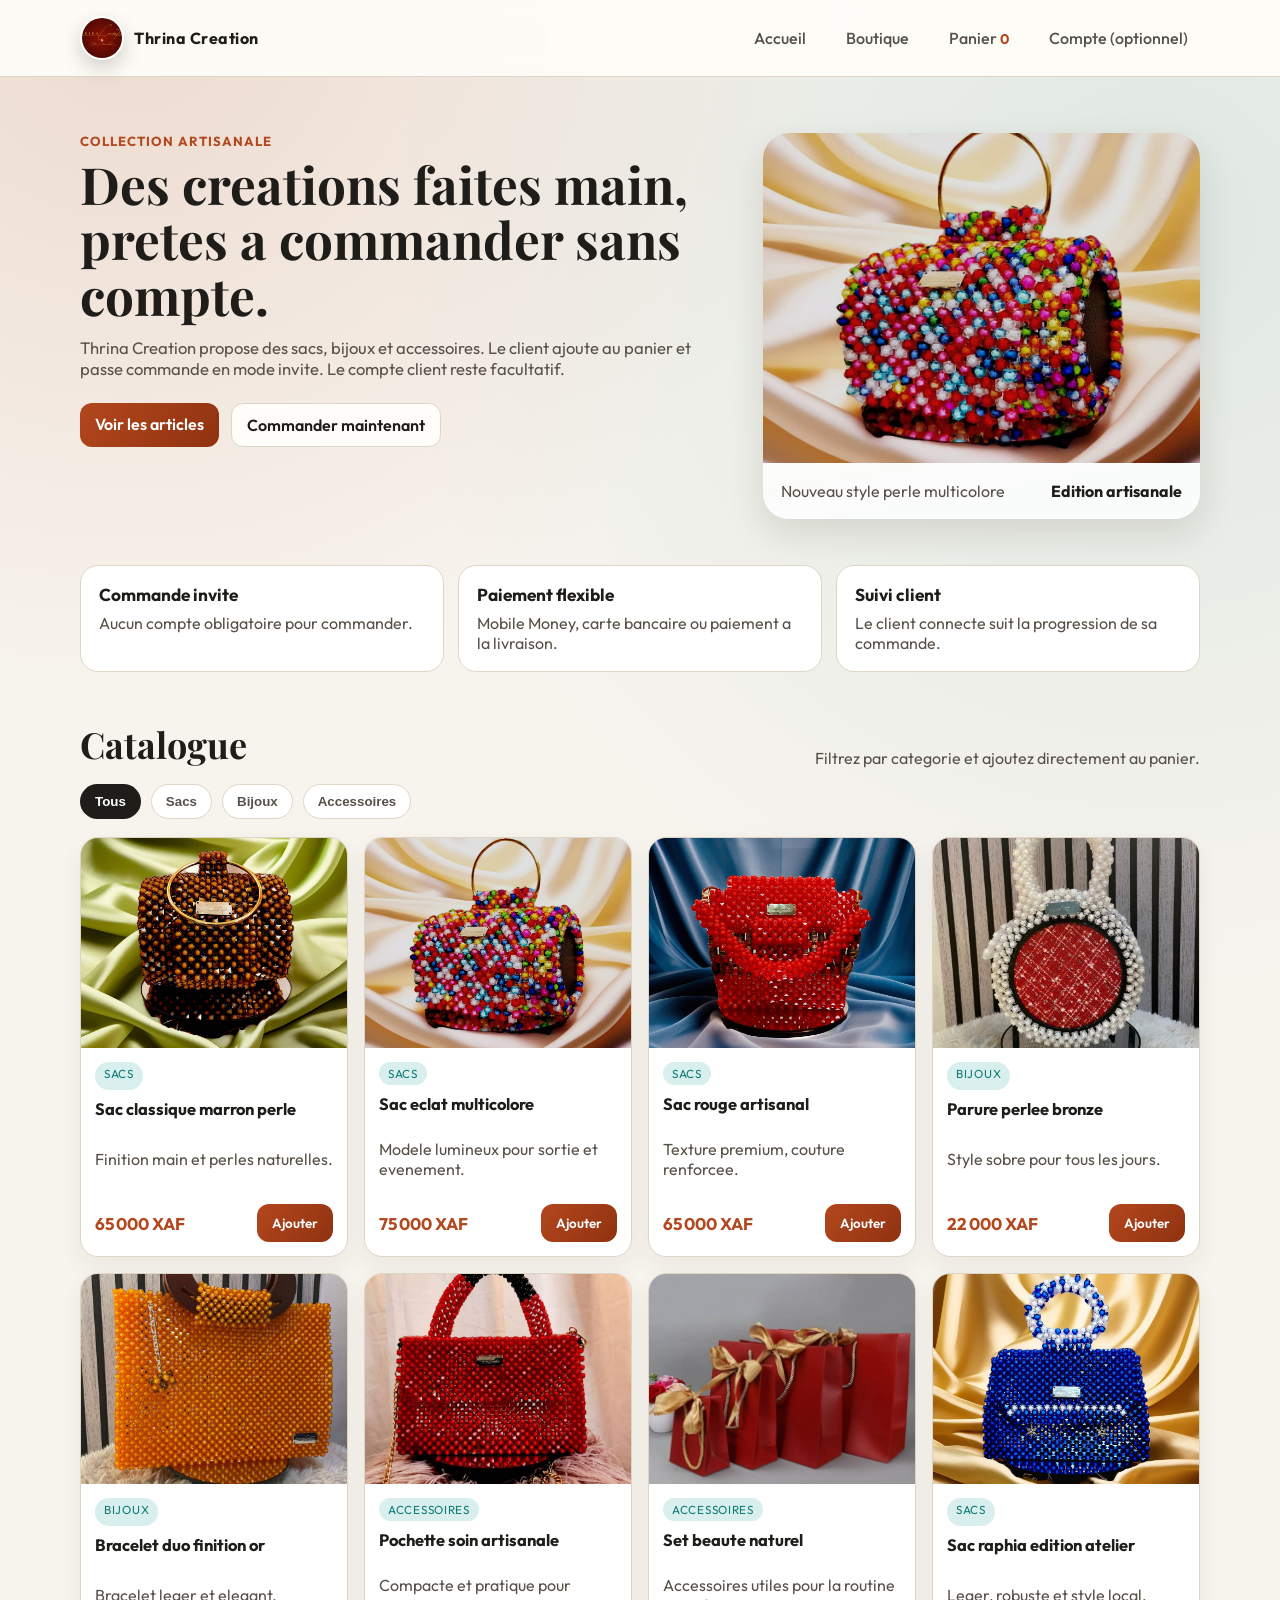
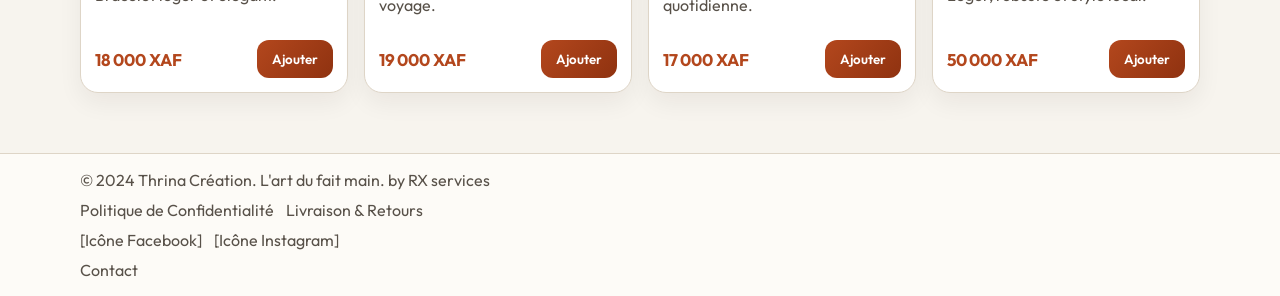
==== index.html @ 2309e311 "thrinacreation" ====
﻿<!DOCTYPE html>
<html lang="fr">
<head>
  <meta charset="UTF-8">
  <meta name="viewport" content="width=device-width, initial-scale=1.0">
  <title>Thrina Creation | Boutique artisanale</title>
  <meta name="description" content="Boutique artisanale simple pour sacs, bijoux et accessoires. Commande sans compte.">
  <link rel="preconnect" href="https://fonts.googleapis.com">
  <link rel="preconnect" href="https://fonts.gstatic.com" crossorigin>
  <link href="https://fonts.googleapis.com/css2?family=Outfit:wght@300;400;500;600;700&family=Playfair+Display:wght@500;600;700&display=swap" rel="stylesheet">
  <link rel="stylesheet" href="css/app.css">
</head>
<body>
  <header class="site-header">
    <div class="container header-wrap">
      <a class="brand" href="index.html">
        <img src="images/logo/logo1.jpg" alt="Logo Thrina Creation">
        <span>Thrina Creation</span>
      </a>

      <button class="menu-toggle" type="button" aria-label="Ouvrir le menu" data-menu-toggle>
        <span></span>
        <span></span>
        <span></span>
      </button>

      <nav class="site-nav" id="siteNav">
        <a href="index.html">Accueil</a>
        <a href="#catalogue">Boutique</a>
        <a href="panier.html">Panier <strong data-cart-count>0</strong></a>
        <a href="compte.html">Compte (optionnel)</a>
      </nav>
    </div>
  </header>

  <main>
    <section class="hero">
      <div class="container hero-grid">
        <div>
          <p class="eyebrow">Collection artisanale</p>
          <h1>Des creations faites main, pretes a commander sans compte.</h1>
          <p class="hero-copy">
            Thrina Creation propose des sacs, bijoux et accessoires. Le client ajoute au panier et passe commande en mode invite.
            Le compte client reste facultatif.
          </p>
          <div class="hero-actions">
            <a class="btn btn-primary" href="#catalogue">Voir les articles</a>
            <a class="btn btn-ghost" href="panier.html">Commander maintenant</a>
          </div>
        </div>
        <div class="hero-card">
          <img src="images/produit/3.jpg" alt="Article vedette Thrina">
          <div class="hero-card-body">
            <p>Nouveau style perle multicolore</p>
            <strong>Edition artisanale</strong>
          </div>
        </div>
      </div>
    </section>

    <section class="highlights">
      <div class="container highlight-grid">
        <article>
          <h2>Commande invite</h2>
          <p>Aucun compte obligatoire pour commander.</p>
        </article>
        <article>
          <h2>Paiement flexible</h2>
          <p>Mobile Money, carte bancaire ou paiement a la livraison.</p>
        </article>
        <article>
          <h2>Suivi client</h2>
          <p>Le client connecte suit la progression de sa commande.</p>
        </article>
      </div>
    </section>

    <section id="catalogue" class="catalogue">
      <div class="container">
        <div class="section-head">
          <h2>Catalogue</h2>
          <p>Filtrez par categorie et ajoutez directement au panier.</p>
        </div>

        <div class="filters">
          <button class="filter-chip is-active" data-filter="all" type="button">Tous</button>
          <button class="filter-chip" data-filter="sacs" type="button">Sacs</button>
          <button class="filter-chip" data-filter="bijoux" type="button">Bijoux</button>
          <button class="filter-chip" data-filter="accessoires" type="button">Accessoires</button>
        </div>

        <div class="product-grid" data-product-grid></div>
      </div>
    </section>
  </main>

  <footer class="site-footer">
    <div class="container footer-content">
      <p>&copy; 2024 Thrina Cr&eacute;ation. L'art du fait main. by RX services</p>
      <div class="liens-utiles">
        <a href="politique.html">Politique de Confidentialit&eacute;</a>
        <a href="livraison.html">Livraison &amp; Retours</a>
      </div>
      <div class="reseaux">
        <a href="#">[Ic&ocirc;ne Facebook]</a>
        <a href="#">[Ic&ocirc;ne Instagram]</a>
      </div>
      <div class="contact-footer">
        <a href="contact.html">Contact</a>
      </div>
    </div>
  </footer>

  <script src="js/store.js" defer></script>
  <script src="js/app.js" defer></script>
</body>
</html>
---- css/app.css ----
﻿:root {
  --bg: #f7f4ee;
  --bg-soft: #fffdf9;
  --surface: #ffffff;
  --ink: #1f1d1a;
  --ink-soft: #585149;
  --line: #ded5c7;
  --brand: #b3471d;
  --brand-strong: #8f3210;
  --accent: #0f7a76;
  --accent-soft: #d8efed;
  --shadow: 0 14px 36px rgba(41, 24, 12, 0.12);
  --radius: 18px;
}

* {
  box-sizing: border-box;
}

html,
body {
  margin: 0;
  padding: 0;
}

body {
  font-family: "Outfit", "Trebuchet MS", sans-serif;
  color: var(--ink);
  background:
    radial-gradient(circle at 90% 12%, rgba(15, 122, 118, 0.1) 0, transparent 38%),
    radial-gradient(circle at 10% 0%, rgba(179, 71, 29, 0.15) 0, transparent 32%),
    var(--bg);
  min-height: 100vh;
}

a {
  color: inherit;
  text-decoration: none;
}

img {
  max-width: 100%;
  display: block;
}

.container {
  width: min(1120px, 92vw);
  margin: 0 auto;
}

.site-header {
  position: sticky;
  top: 0;
  z-index: 20;
  backdrop-filter: blur(10px);
  background: rgba(255, 253, 249, 0.92);
  border-bottom: 1px solid var(--line);
}

.header-wrap {
  min-height: 76px;
  display: flex;
  align-items: center;
  justify-content: space-between;
  gap: 14px;
}

.brand {
  display: inline-flex;
  align-items: center;
  gap: 10px;
  font-weight: 700;
  letter-spacing: 0.5px;
}

.brand img {
  width: 44px;
  height: 44px;
  border-radius: 50%;
  object-fit: cover;
  border: 2px solid var(--surface);
  box-shadow: 0 8px 20px rgba(31, 29, 26, 0.2);
}

.site-nav {
  display: flex;
  align-items: center;
  gap: 16px;
}

.site-nav a {
  padding: 8px 12px;
  border-radius: 999px;
  color: var(--ink-soft);
  font-weight: 500;
  transition: 0.25s ease;
}

.site-nav a:hover {
  color: var(--ink);
  background: rgba(15, 122, 118, 0.09);
}

.site-nav strong {
  font-size: 0.88rem;
  color: var(--brand);
}

.menu-toggle {
  display: none;
  border: 0;
  background: transparent;
  cursor: pointer;
  width: 42px;
  height: 42px;
  border-radius: 10px;
  padding: 8px;
}

.menu-toggle:hover {
  background: rgba(15, 122, 118, 0.1);
}

.menu-toggle span {
  display: block;
  height: 2px;
  margin: 5px 0;
  background: var(--ink);
}

.hero {
  padding: 56px 0 28px;
}

.hero-grid {
  display: grid;
  grid-template-columns: 1.2fr 0.8fr;
  gap: 28px;
  align-items: stretch;
}

.eyebrow {
  margin: 0;
  color: var(--brand);
  letter-spacing: 0.08em;
  text-transform: uppercase;
  font-size: 0.82rem;
  font-weight: 700;
}

.hero h1 {
  margin: 8px 0 14px;
  font-family: "Playfair Display", Georgia, serif;
  font-size: clamp(2rem, 4vw, 3.5rem);
  line-height: 1.08;
}

.hero-copy {
  margin: 0;
  color: var(--ink-soft);
  max-width: 58ch;
  font-size: 1.04rem;
}

.hero-actions {
  display: flex;
  flex-wrap: wrap;
  gap: 12px;
  margin-top: 24px;
}

.hero-card {
  background: linear-gradient(170deg, #fbe0cf 0%, #fdeed7 50%, #d6ece9 100%);
  border-radius: calc(var(--radius) + 8px);
  box-shadow: var(--shadow);
  overflow: hidden;
  transform: translateY(0);
  animation: floatCard 6s ease-in-out infinite;
}

.hero-card img {
  width: 100%;
  height: 330px;
  object-fit: cover;
}

.hero-card-body {
  padding: 18px;
  display: flex;
  justify-content: space-between;
  gap: 10px;
  align-items: center;
  background: rgba(255, 255, 255, 0.85);
}

.hero-card-body p {
  margin: 0;
  color: var(--ink-soft);
}

.highlights {
  padding: 18px 0 14px;
}

.highlight-grid {
  display: grid;
  grid-template-columns: repeat(3, 1fr);
  gap: 14px;
}

.highlight-grid article {
  background: var(--surface);
  border: 1px solid var(--line);
  border-radius: var(--radius);
  padding: 18px;
}

.highlight-grid h2 {
  margin: 0;
  font-size: 1.08rem;
}

.highlight-grid p {
  margin: 8px 0 0;
  color: var(--ink-soft);
}

.catalogue,
.page-main {
  padding: 34px 0 60px;
}

.section-head {
  display: flex;
  justify-content: space-between;
  align-items: flex-end;
  gap: 12px;
  flex-wrap: wrap;
  margin-bottom: 16px;
}

.section-head h1,
.section-head h2 {
  margin: 0;
  font-family: "Playfair Display", Georgia, serif;
  font-size: clamp(1.55rem, 3vw, 2.25rem);
}

.section-head p {
  margin: 0;
  color: var(--ink-soft);
}

.filters {
  display: flex;
  gap: 10px;
  flex-wrap: wrap;
  margin-bottom: 18px;
}

.filter-chip {
  border: 1px solid var(--line);
  background: var(--surface);
  color: var(--ink-soft);
  border-radius: 999px;
  padding: 9px 14px;
  cursor: pointer;
  font-weight: 600;
  transition: 0.25s ease;
}

.filter-chip.is-active,
.filter-chip:hover {
  border-color: transparent;
  background: var(--ink);
  color: #ffffff;
}

.product-grid {
  display: grid;
  grid-template-columns: repeat(4, 1fr);
  gap: 16px;
}

.product-card {
  background: var(--surface);
  border-radius: var(--radius);
  border: 1px solid var(--line);
  overflow: hidden;
  box-shadow: 0 10px 24px rgba(41, 24, 12, 0.06);
  display: flex;
  flex-direction: column;
  min-height: 100%;
}

.product-card figure {
  margin: 0;
  height: 210px;
  overflow: hidden;
}

.product-card img {
  width: 100%;
  height: 100%;
  object-fit: cover;
  transition: transform 0.35s ease;
}

.product-card:hover img {
  transform: scale(1.06);
}

.product-body {
  padding: 14px;
  display: grid;
  gap: 9px;
  flex-grow: 1;
}

.product-body h3 {
  margin: 0;
  font-size: 1.03rem;
}

.category-badge {
  display: inline-block;
  width: fit-content;
  padding: 4px 9px;
  border-radius: 999px;
  font-size: 0.73rem;
  text-transform: uppercase;
  letter-spacing: 0.06em;
  background: var(--accent-soft);
  color: var(--accent);
}

.product-meta {
  margin-top: auto;
  display: flex;
  justify-content: space-between;
  align-items: center;
  gap: 10px;
}

.price {
  margin: 0;
  font-size: 1.06rem;
  font-weight: 700;
  color: var(--brand);
}

.muted {
  color: var(--ink-soft);
}

.btn {
  border: 0;
  cursor: pointer;
  border-radius: 12px;
  padding: 11px 15px;
  font-family: inherit;
  font-weight: 600;
  transition: 0.25s ease;
}

.btn-primary {
  color: #ffffff;
  background: linear-gradient(130deg, var(--brand) 0%, var(--brand-strong) 100%);
}

.btn-primary:hover {
  transform: translateY(-1px);
  box-shadow: 0 10px 20px rgba(143, 50, 16, 0.3);
}

.btn-ghost {
  color: var(--ink);
  border: 1px solid var(--line);
  background: var(--bg-soft);
}

.btn-ghost:hover {
  background: #efe7da;
}

.card-block {
  background: var(--surface);
  border: 1px solid var(--line);
  border-radius: var(--radius);
  box-shadow: 0 8px 24px rgba(41, 24, 12, 0.06);
  padding: 18px;
  margin-bottom: 20px;
}

.card-block h1,
.card-block h2,
.card-block h3 {
  margin-top: 0;
}

.two-col {
  display: grid;
  grid-template-columns: 1fr 0.8fr;
  gap: 16px;
}

.auth-form,
.checkout-form,
.admin-form {
  display: grid;
  gap: 10px;
}

label {
  font-weight: 600;
  font-size: 0.95rem;
}

input,
textarea,
select {
  width: 100%;
  border-radius: 10px;
  border: 1px solid #d6cbbc;
  padding: 10px 11px;
  font-family: inherit;
  font-size: 0.97rem;
  color: var(--ink);
  background: #fffcf8;
}

input:focus,
textarea:focus,
select:focus {
  outline: none;
  border-color: var(--accent);
  box-shadow: 0 0 0 3px rgba(15, 122, 118, 0.16);
}

.helper-link {
  margin: 11px 0 0;
  color: var(--ink-soft);
}

.helper-link a {
  color: var(--brand);
  font-weight: 700;
}

.payment-extra {
  display: grid;
  gap: 10px;
  margin-top: 2px;
}

.result-box {
  margin-top: 12px;
  border-radius: 10px;
  padding: 12px;
  border: 1px dashed #d7cdbf;
  color: var(--ink-soft);
  background: #fffcf8;
  min-height: 20px;
}

.result-box.success {
  border-style: solid;
  border-color: rgba(15, 122, 118, 0.35);
  color: #0f605e;
  background: #edfbf9;
}

.result-box.error {
  border-style: solid;
  border-color: rgba(177, 58, 27, 0.35);
  color: #8b2b12;
  background: #fff1ec;
}

.delivery-note {
  margin-top: 0;
}

.cart-list {
  display: grid;
  gap: 10px;
}

.cart-item {
  border: 1px solid var(--line);
  border-radius: 13px;
  padding: 12px;
  display: grid;
  grid-template-columns: 88px 1fr auto;
  gap: 12px;
  align-items: center;
}

.cart-item img {
  width: 88px;
  height: 88px;
  border-radius: 10px;
  object-fit: cover;
}

.cart-controls {
  display: inline-flex;
  align-items: center;
  gap: 7px;
}

.qty-btn {
  width: 30px;
  height: 30px;
  border-radius: 8px;
  border: 1px solid var(--line);
  background: var(--surface);
  cursor: pointer;
}

.cart-summary {
  margin-top: 14px;
  display: flex;
  flex-wrap: wrap;
  gap: 16px;
  align-items: center;
}

.empty-state {
  border: 1px dashed var(--line);
  border-radius: 12px;
  padding: 18px;
  color: var(--ink-soft);
}

.admin-hint {
  background: #f6f1e8;
  border: 1px solid #d9cfbf;
  border-radius: 11px;
  padding: 12px;
  margin-bottom: 14px;
}

.admin-hint p {
  margin: 4px 0;
}

.admin-dashboard.hidden {
  display: none;
}

.hidden {
  display: none !important;
}

.admin-grid {
  display: grid;
  grid-template-columns: 1.15fr 0.85fr;
  gap: 16px;
}

.table-wrap {
  overflow-x: auto;
}

.admin-table {
  border-collapse: collapse;
  width: 100%;
  min-width: 620px;
}

.admin-table th,
.admin-table td {
  border-bottom: 1px solid var(--line);
  text-align: left;
  padding: 10px 8px;
  vertical-align: top;
}

.admin-table th {
  font-size: 0.82rem;
  letter-spacing: 0.06em;
  text-transform: uppercase;
  color: var(--ink-soft);
}

.status-select {
  border-radius: 8px;
  padding: 7px;
  min-width: 130px;
}

.delete-btn {
  border: 0;
  border-radius: 8px;
  padding: 7px 10px;
  cursor: pointer;
  color: #ffffff;
  background: #a53e1d;
}

.order-card {
  border: 1px solid var(--line);
  border-radius: 10px;
  padding: 10px 12px;
  margin-bottom: 10px;
  background: #fffdfa;
}

.order-card p {
  margin: 5px 0;
}

.order-progress {
  width: 100%;
  height: 8px;
  border-radius: 999px;
  background: #e8dfd1;
  overflow: hidden;
  margin-top: 8px;
}

.order-progress span {
  display: block;
  height: 100%;
  background: linear-gradient(90deg, #0f7a76 0%, #69b8b0 100%);
}

.site-footer {
  border-top: 1px solid var(--line);
  background: rgba(255, 253, 249, 0.82);
}

.footer-content {
  min-height: 120px;
  display: grid;
  gap: 10px;
  align-items: start;
  padding: 16px 0;
}

.footer-content p {
  margin: 0;
  color: var(--ink-soft);
}

.liens-utiles,
.reseaux,
.contact-footer {
  display: flex;
  gap: 12px;
  flex-wrap: wrap;
}

.liens-utiles a,
.reseaux a,
.contact-footer a {
  color: var(--ink-soft);
}

.liens-utiles a:hover,
.reseaux a:hover,
.contact-footer a:hover {
  color: var(--brand);
}

.toast {
  position: fixed;
  right: 18px;
  bottom: 18px;
  background: #1f1d1a;
  color: #ffffff;
  border-radius: 10px;
  padding: 11px 14px;
  box-shadow: var(--shadow);
  opacity: 0;
  transform: translateY(16px);
  pointer-events: none;
  transition: 0.3s ease;
  z-index: 35;
}

.toast.show {
  opacity: 1;
  transform: translateY(0);
}

@keyframes floatCard {
  0%,
  100% {
    transform: translateY(0);
  }
  50% {
    transform: translateY(-8px);
  }
}

@media (max-width: 1050px) {
  .hero-grid,
  .admin-grid,
  .two-col,
  .product-grid {
    grid-template-columns: 1fr 1fr;
  }

  .hero-card img {
    height: 280px;
  }
}

@media (max-width: 820px) {
  .menu-toggle {
    display: inline-block;
  }

  .site-nav {
    display: none;
    position: absolute;
    top: 76px;
    left: 4vw;
    right: 4vw;
    background: var(--surface);
    border: 1px solid var(--line);
    border-radius: 12px;
    box-shadow: var(--shadow);
    padding: 10px;
    flex-direction: column;
    align-items: stretch;
  }

  .site-nav.is-open {
    display: flex;
  }

  .hero-grid,
  .highlight-grid,
  .admin-grid,
  .two-col,
  .product-grid {
    grid-template-columns: 1fr;
  }

  .cart-item {
    grid-template-columns: 1fr;
  }

  .cart-item img {
    width: 100%;
    max-width: 220px;
    height: auto;
  }
}
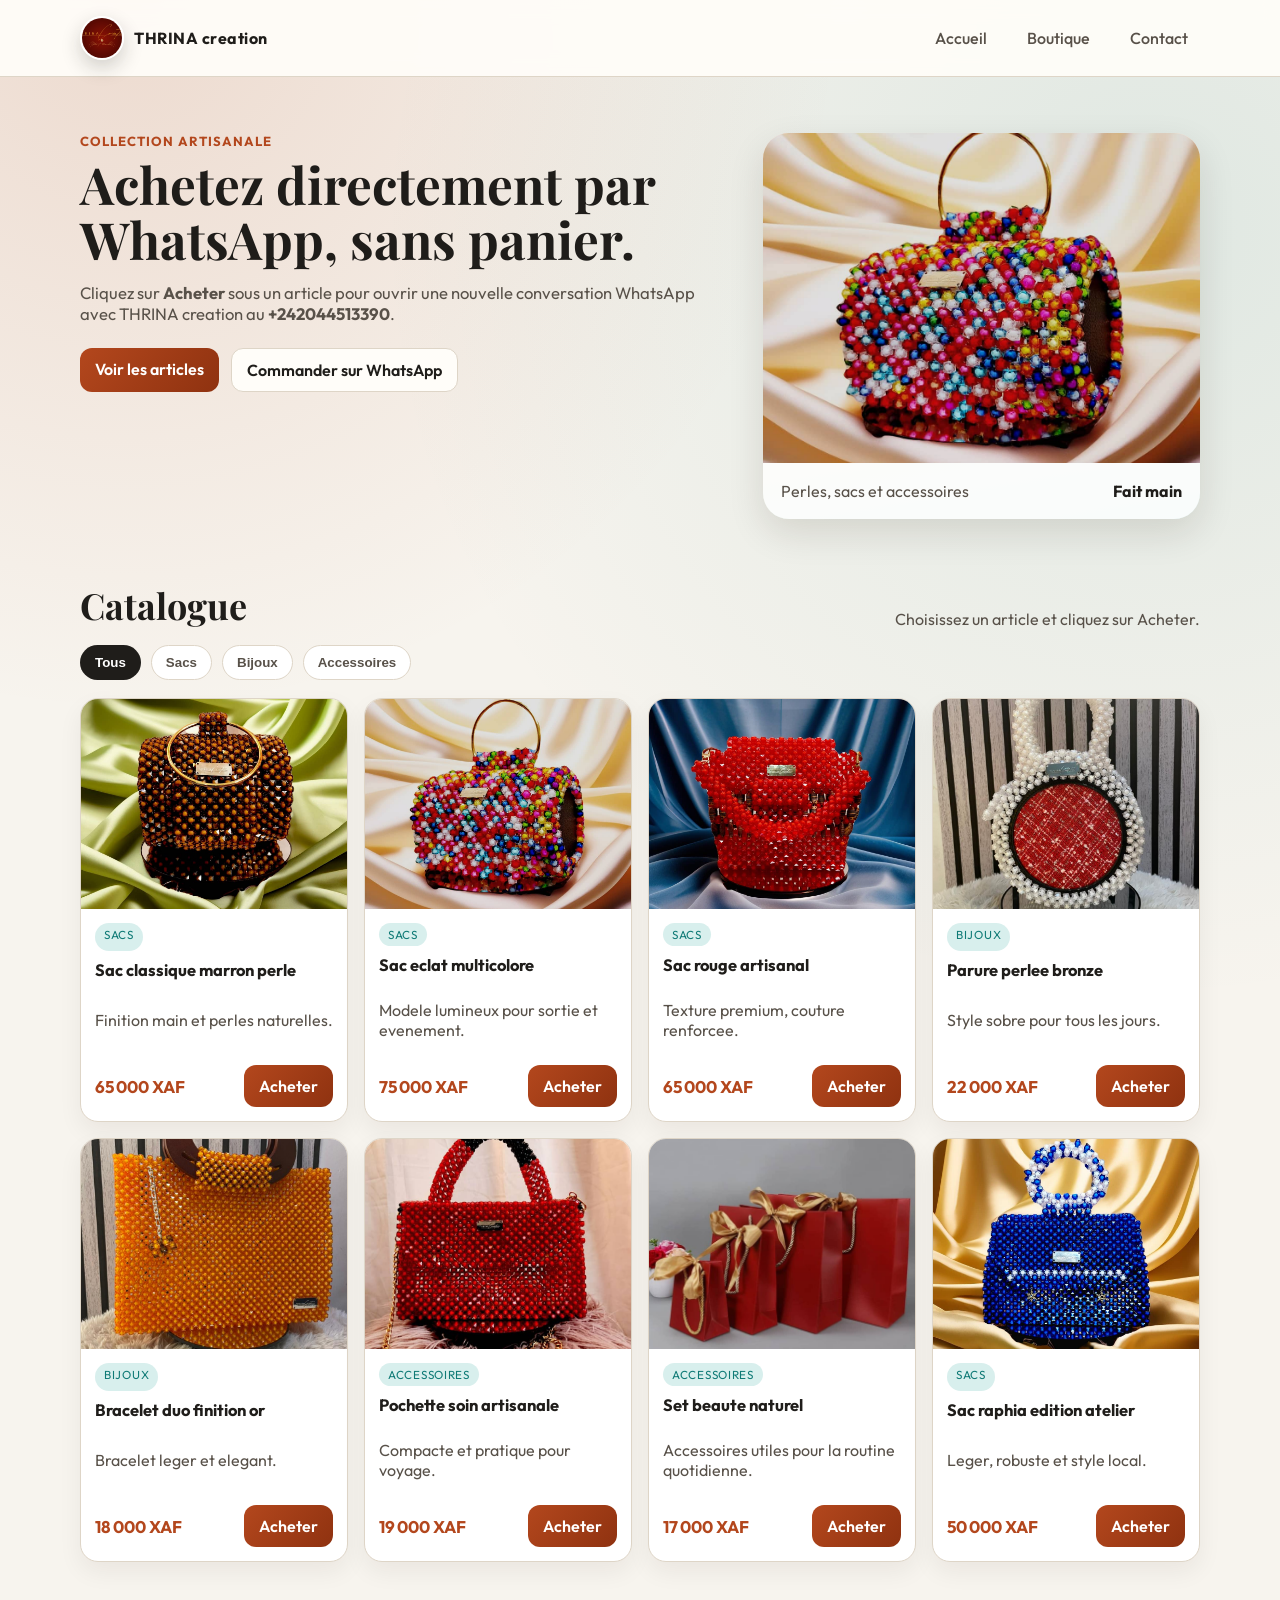
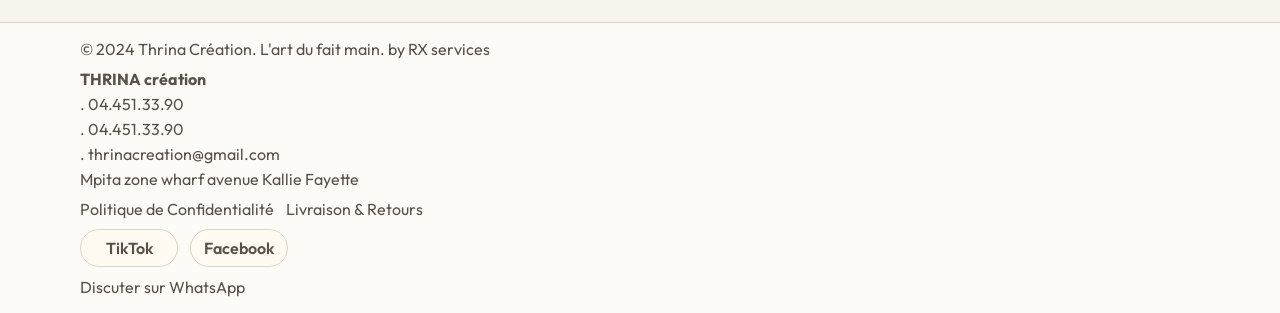
==== commit 297f5cdc: "contacte" ====
--- a/index.html
+++ b/index.html
@@ -3,8 +3,8 @@
 <head>
   <meta charset="UTF-8">
   <meta name="viewport" content="width=device-width, initial-scale=1.0">
-  <title>Thrina Creation | Boutique artisanale</title>
-  <meta name="description" content="Boutique artisanale simple pour sacs, bijoux et accessoires. Commande sans compte.">
+  <title>THRINA creation | Boutique artisanale</title>
+  <meta name="description" content="Articles artisanaux THRINA creation. Achat direct via WhatsApp.">
   <link rel="preconnect" href="https://fonts.googleapis.com">
   <link rel="preconnect" href="https://fonts.gstatic.com" crossorigin>
   <link href="https://fonts.googleapis.com/css2?family=Outfit:wght@300;400;500;600;700&family=Playfair+Display:wght@500;600;700&display=swap" rel="stylesheet">
@@ -14,8 +14,8 @@
   <header class="site-header">
     <div class="container header-wrap">
       <a class="brand" href="index.html">
-        <img src="images/logo/logo1.jpg" alt="Logo Thrina Creation">
-        <span>Thrina Creation</span>
+        <img src="images/logo/logo1.jpg" alt="Logo THRINA creation">
+        <span>THRINA creation</span>
       </a>
 
       <button class="menu-toggle" type="button" aria-label="Ouvrir le menu" data-menu-toggle>
@@ -27,8 +27,7 @@
       <nav class="site-nav" id="siteNav">
         <a href="index.html">Accueil</a>
         <a href="#catalogue">Boutique</a>
-        <a href="panier.html">Panier <strong data-cart-count>0</strong></a>
-        <a href="compte.html">Compte (optionnel)</a>
+        <a href="#contact">Contact</a>
       </nav>
     </div>
   </header>
@@ -38,40 +37,23 @@
       <div class="container hero-grid">
         <div>
           <p class="eyebrow">Collection artisanale</p>
-          <h1>Des creations faites main, pretes a commander sans compte.</h1>
+          <h1>Achetez directement par WhatsApp, sans panier.</h1>
           <p class="hero-copy">
-            Thrina Creation propose des sacs, bijoux et accessoires. Le client ajoute au panier et passe commande en mode invite.
-            Le compte client reste facultatif.
+            Cliquez sur <strong>Acheter</strong> sous un article pour ouvrir une nouvelle conversation WhatsApp
+            avec THRINA creation au <strong>+242044513390</strong>.
           </p>
           <div class="hero-actions">
             <a class="btn btn-primary" href="#catalogue">Voir les articles</a>
-            <a class="btn btn-ghost" href="panier.html">Commander maintenant</a>
+            <a class="btn btn-ghost" href="https://wa.me/242044513390" target="_blank" rel="noopener">Commander sur WhatsApp</a>
           </div>
         </div>
         <div class="hero-card">
-          <img src="images/produit/3.jpg" alt="Article vedette Thrina">
+          <img src="images/produit/3.jpg" alt="Article vedette THRINA creation">
           <div class="hero-card-body">
-            <p>Nouveau style perle multicolore</p>
-            <strong>Edition artisanale</strong>
+            <p>Perles, sacs et accessoires</p>
+            <strong>Fait main</strong>
           </div>
         </div>
-      </div>
-    </section>
-
-    <section class="highlights">
-      <div class="container highlight-grid">
-        <article>
-          <h2>Commande invite</h2>
-          <p>Aucun compte obligatoire pour commander.</p>
-        </article>
-        <article>
-          <h2>Paiement flexible</h2>
-          <p>Mobile Money, carte bancaire ou paiement a la livraison.</p>
-        </article>
-        <article>
-          <h2>Suivi client</h2>
-          <p>Le client connecte suit la progression de sa commande.</p>
-        </article>
       </div>
     </section>
 
@@ -79,7 +61,7 @@
       <div class="container">
         <div class="section-head">
           <h2>Catalogue</h2>
-          <p>Filtrez par categorie et ajoutez directement au panier.</p>
+          <p>Choisissez un article et cliquez sur Acheter.</p>
         </div>
 
         <div class="filters">
@@ -94,19 +76,30 @@
     </section>
   </main>
 
-  <footer class="site-footer">
+  <footer class="site-footer" id="contact">
     <div class="container footer-content">
       <p>&copy; 2024 Thrina Cr&eacute;ation. L'art du fait main. by RX services</p>
+
+      <div class="coordonnees">
+        <p><strong>THRINA cr&eacute;ation</strong></p>
+        <p>. 04.451.33.90</p>
+        <p>. 04.451.33.90</p>
+        <p>. <a href="mailto:thrinacreation@gmail.com">thrinacreation@gmail.com</a></p>
+        <p>Mpita zone wharf avenue Kallie Fayette</p>
+      </div>
+
       <div class="liens-utiles">
         <a href="politique.html">Politique de Confidentialit&eacute;</a>
         <a href="livraison.html">Livraison &amp; Retours</a>
       </div>
-      <div class="reseaux">
-        <a href="#">[Ic&ocirc;ne Facebook]</a>
-        <a href="#">[Ic&ocirc;ne Instagram]</a>
+
+      <div class="reseaux social-icons">
+        <a href="https://www.tiktok.com/@thrinacreation242" target="_blank" rel="noopener" aria-label="TikTok THRINA creation" class="social-link">TikTok</a>
+        <a href="https://www.facebook.com/THRINAcreation" target="_blank" rel="noopener" aria-label="Facebook THRINA creation" class="social-link">Facebook</a>
       </div>
+
       <div class="contact-footer">
-        <a href="contact.html">Contact</a>
+        <a href="https://wa.me/242044513390" target="_blank" rel="noopener">Discuter sur WhatsApp</a>
       </div>
     </div>
   </footer>
--- a/css/app.css
+++ b/css/app.css
@@ -644,6 +644,15 @@
   color: var(--ink-soft);
 }
 
+.coordonnees {
+  display: grid;
+  gap: 5px;
+}
+
+.coordonnees p {
+  margin: 0;
+}
+
 .liens-utiles,
 .reseaux,
 .contact-footer {
@@ -656,6 +665,18 @@
 .reseaux a,
 .contact-footer a {
   color: var(--ink-soft);
+}
+
+.social-link {
+  display: inline-flex;
+  align-items: center;
+  justify-content: center;
+  min-width: 98px;
+  padding: 8px 12px;
+  border-radius: 999px;
+  border: 1px solid var(--line);
+  background: #fffaf2;
+  font-weight: 600;
 }
 
 .liens-utiles a:hover,
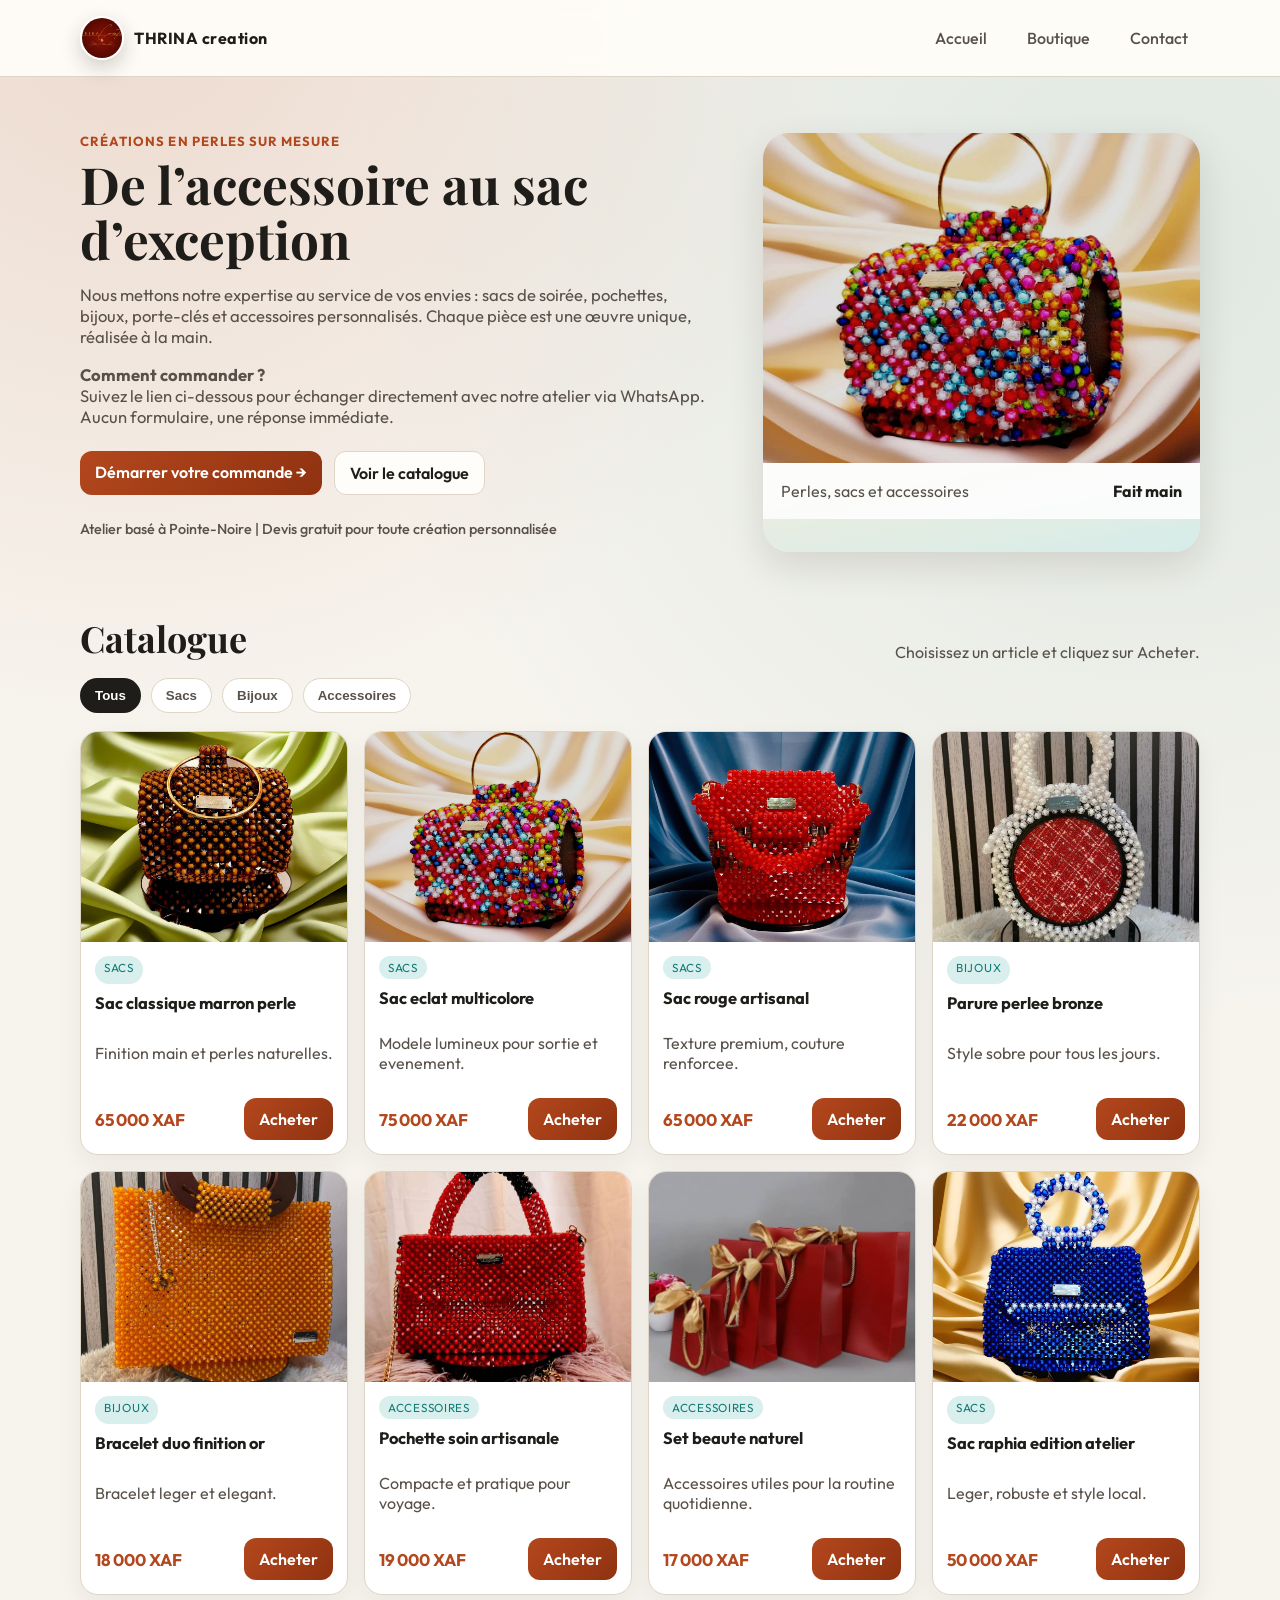
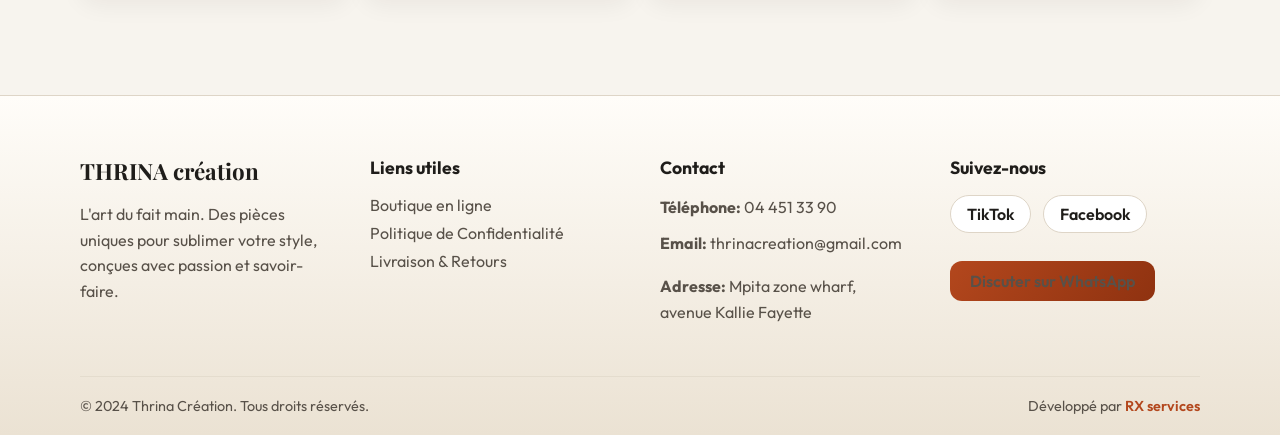
==== commit 3a6e47f8: "hero" ====
--- a/index.html
+++ b/index.html
@@ -1,5 +1,6 @@
-﻿<!DOCTYPE html>
+<!DOCTYPE html>
 <html lang="fr">
+
 <head>
   <meta charset="UTF-8">
   <meta name="viewport" content="width=device-width, initial-scale=1.0">
@@ -7,9 +8,12 @@
   <meta name="description" content="Articles artisanaux THRINA creation. Achat direct via WhatsApp.">
   <link rel="preconnect" href="https://fonts.googleapis.com">
   <link rel="preconnect" href="https://fonts.gstatic.com" crossorigin>
-  <link href="https://fonts.googleapis.com/css2?family=Outfit:wght@300;400;500;600;700&family=Playfair+Display:wght@500;600;700&display=swap" rel="stylesheet">
+  <link
+    href="https://fonts.googleapis.com/css2?family=Outfit:wght@300;400;500;600;700&family=Playfair+Display:wght@500;600;700&display=swap"
+    rel="stylesheet">
   <link rel="stylesheet" href="css/app.css">
 </head>
+
 <body>
   <header class="site-header">
     <div class="container header-wrap">
@@ -36,16 +40,24 @@
     <section class="hero">
       <div class="container hero-grid">
         <div>
-          <p class="eyebrow">Collection artisanale</p>
-          <h1>Achetez directement par WhatsApp, sans panier.</h1>
-          <p class="hero-copy">
-            Cliquez sur <strong>Acheter</strong> sous un article pour ouvrir une nouvelle conversation WhatsApp
-            avec THRINA creation au <strong>+242044513390</strong>.
+          <p class="eyebrow">CR&Eacute;ATIONS EN PERLES SUR MESURE</p>
+          <h1>De l&rsquo;accessoire au sac d&rsquo;exception</h1>
+          <div class="hero-copy">
+            <p>Nous mettons notre expertise au service de vos envies : sacs de soir&eacute;e, pochettes, bijoux,
+              porte-cl&eacute;s et accessoires personnalis&eacute;s. Chaque pi&egrave;ce est une &oelig;uvre unique,
+              r&eacute;alis&eacute;e &agrave; la main.</p>
+            <p style="margin-top: 15px;"><strong>Comment commander ?</strong><br>
+              Suivez le lien ci-dessous pour &eacute;changer directement avec notre atelier via WhatsApp. Aucun
+              formulaire, une r&eacute;ponse imm&eacute;diate.</p>
+          </div>
+          <div class="hero-actions">
+            <a class="btn btn-primary" href="https://wa.me/242044513390" target="_blank" rel="noopener">D&eacute;marrer
+              votre commande &rarr;</a>
+            <a class="btn btn-ghost" href="#catalogue">Voir le catalogue</a>
+          </div>
+          <p style="margin-top: 25px; font-size: 0.9rem; color: var(--ink-soft); font-weight: 500;">
+            Atelier bas&eacute; &agrave; Pointe-Noire | Devis gratuit pour toute cr&eacute;ation personnalis&eacute;e
           </p>
-          <div class="hero-actions">
-            <a class="btn btn-primary" href="#catalogue">Voir les articles</a>
-            <a class="btn btn-ghost" href="https://wa.me/242044513390" target="_blank" rel="noopener">Commander sur WhatsApp</a>
-          </div>
         </div>
         <div class="hero-card">
           <img src="images/produit/3.jpg" alt="Article vedette THRINA creation">
@@ -77,29 +89,47 @@
   </main>
 
   <footer class="site-footer" id="contact">
-    <div class="container footer-content">
-      <p>&copy; 2024 Thrina Cr&eacute;ation. L'art du fait main. by RX services</p>
+    <div class="container">
+      <div class="footer-grid">
+        <div class="footer-col">
+          <h3>THRINA cr&eacute;ation</h3>
+          <p>L'art du fait main. Des pi&egrave;ces uniques pour sublimer votre style, con&ccedil;ues avec passion et
+            savoir-faire.</p>
+        </div>
 
-      <div class="coordonnees">
-        <p><strong>THRINA cr&eacute;ation</strong></p>
-        <p>. 04.451.33.90</p>
-        <p>. 04.451.33.90</p>
-        <p>. <a href="mailto:thrinacreation@gmail.com">thrinacreation@gmail.com</a></p>
-        <p>Mpita zone wharf avenue Kallie Fayette</p>
+        <div class="footer-col">
+          <h4>Liens utiles</h4>
+          <a href="index.html">Boutique en ligne</a><br>
+          <a href="politique.html">Politique de Confidentialit&eacute;</a><br>
+          <a href="livraison.html">Livraison &amp; Retours</a>
+        </div>
+
+        <div class="footer-col">
+          <h4>Contact</h4>
+          <p><strong>T&eacute;l&eacute;phone:</strong> 04 451 33 90</p>
+          <p><strong>Email:</strong> <a href="mailto:thrinacreation@gmail.com">thrinacreation@gmail.com</a></p>
+          <p><strong>Adresse:</strong> Mpita zone wharf, avenue Kallie Fayette</p>
+        </div>
+
+        <div class="footer-col footer-social">
+          <h4>Suivez-nous</h4>
+          <div class="social-icons">
+            <a href="https://www.tiktok.com/@thrinacreation242" target="_blank" rel="noopener"
+              aria-label="TikTok THRINA creation" class="social-link">TikTok</a>
+            <a href="https://www.facebook.com/THRINAcreation" target="_blank" rel="noopener"
+              aria-label="Facebook THRINA creation" class="social-link">Facebook</a>
+          </div>
+          <div style="margin-top: 15px;">
+            <a href="https://wa.me/242044513390" target="_blank" rel="noopener" class="btn btn-primary"
+              style="display:inline-block; padding: 10px 20px;">Discuter sur WhatsApp</a>
+          </div>
+        </div>
       </div>
 
-      <div class="liens-utiles">
-        <a href="politique.html">Politique de Confidentialit&eacute;</a>
-        <a href="livraison.html">Livraison &amp; Retours</a>
-      </div>
-
-      <div class="reseaux social-icons">
-        <a href="https://www.tiktok.com/@thrinacreation242" target="_blank" rel="noopener" aria-label="TikTok THRINA creation" class="social-link">TikTok</a>
-        <a href="https://www.facebook.com/THRINAcreation" target="_blank" rel="noopener" aria-label="Facebook THRINA creation" class="social-link">Facebook</a>
-      </div>
-
-      <div class="contact-footer">
-        <a href="https://wa.me/242044513390" target="_blank" rel="noopener">Discuter sur WhatsApp</a>
+      <div class="footer-bottom">
+        <p>&copy; 2024 Thrina Cr&eacute;ation. Tous droits r&eacute;serv&eacute;s.</p>
+        <p>D&eacute;velopp&eacute; par <a href="https://www.rxservices-cg.com" target="_blank" rel="noopener"
+            class="rx-credit">RX services</a></p>
       </div>
     </div>
   </footer>
@@ -107,4 +137,5 @@
   <script src="js/store.js" defer></script>
   <script src="js/app.js" defer></script>
 </body>
-</html>
+
+</html>
--- a/css/app.css
+++ b/css/app.css
@@ -1,4 +1,4 @@
-﻿:root {
+:root {
   --bg: #f7f4ee;
   --bg-soft: #fffdf9;
   --surface: #ffffff;
@@ -627,61 +627,96 @@
 }
 
 .site-footer {
+  background: linear-gradient(180deg, var(--bg-soft) 0%, #ebe2d3 100%);
   border-top: 1px solid var(--line);
-  background: rgba(255, 253, 249, 0.82);
-}
-
-.footer-content {
-  min-height: 120px;
-  display: grid;
+  padding: 60px 0 20px;
+  margin-top: 40px;
+}
+
+.footer-grid {
+  display: grid;
+  grid-template-columns: repeat(auto-fit, minmax(220px, 1fr));
+  gap: 40px;
+  margin-bottom: 40px;
+}
+
+.footer-col h3 {
+  font-family: "Playfair Display", Georgia, serif;
+  font-size: 1.4rem;
+  margin: 0 0 16px;
+  color: var(--ink);
+}
+
+.footer-col h4 {
+  font-size: 1.1rem;
+  margin: 0 0 16px;
+  color: var(--ink);
+}
+
+.footer-col p {
+  color: var(--ink-soft);
+  line-height: 1.6;
+  margin: 0 0 10px;
+}
+
+.footer-col a {
+  color: var(--ink-soft);
+  transition: 0.25s ease;
+  display: inline-block;
+  margin-bottom: 8px;
+}
+
+.footer-col a:hover {
+  color: var(--brand);
+  transform: translateX(4px);
+}
+
+.footer-social .social-icons {
+  display: flex;
+  gap: 12px;
+  margin-bottom: 20px;
+  flex-wrap: wrap;
+}
+
+.footer-social .social-link {
+  display: inline-flex;
+  align-items: center;
+  justify-content: center;
+  padding: 8px 16px;
+  border-radius: 999px;
+  background: var(--surface);
+  border: 1px solid var(--line);
+  color: var(--ink);
+  font-weight: 600;
+  transition: 0.3s ease;
+}
+
+.footer-social .social-link:hover {
+  background: var(--ink);
+  color: #ffffff;
+  border-color: var(--ink);
+  transform: translateY(-3px);
+  box-shadow: 0 8px 15px rgba(31, 29, 26, 0.15);
+}
+
+.footer-bottom {
+  border-top: 1px solid rgba(222, 213, 199, 0.6);
+  padding-top: 20px;
+  display: flex;
+  justify-content: space-between;
+  align-items: center;
+  flex-wrap: wrap;
   gap: 10px;
-  align-items: start;
-  padding: 16px 0;
-}
-
-.footer-content p {
-  margin: 0;
-  color: var(--ink-soft);
-}
-
-.coordonnees {
-  display: grid;
-  gap: 5px;
-}
-
-.coordonnees p {
-  margin: 0;
-}
-
-.liens-utiles,
-.reseaux,
-.contact-footer {
-  display: flex;
-  gap: 12px;
-  flex-wrap: wrap;
-}
-
-.liens-utiles a,
-.reseaux a,
-.contact-footer a {
-  color: var(--ink-soft);
-}
-
-.social-link {
-  display: inline-flex;
-  align-items: center;
-  justify-content: center;
-  min-width: 98px;
-  padding: 8px 12px;
-  border-radius: 999px;
-  border: 1px solid var(--line);
-  background: #fffaf2;
+}
+
+.footer-bottom p {
+  margin: 0;
+  color: var(--ink-soft);
+  font-size: 0.9rem;
+}
+
+.footer-bottom .rx-credit {
   font-weight: 600;
-}
-
-.liens-utiles a:hover,
-.reseaux a:hover,
-.contact-footer a:hover {
   color: var(--brand);
 }
 
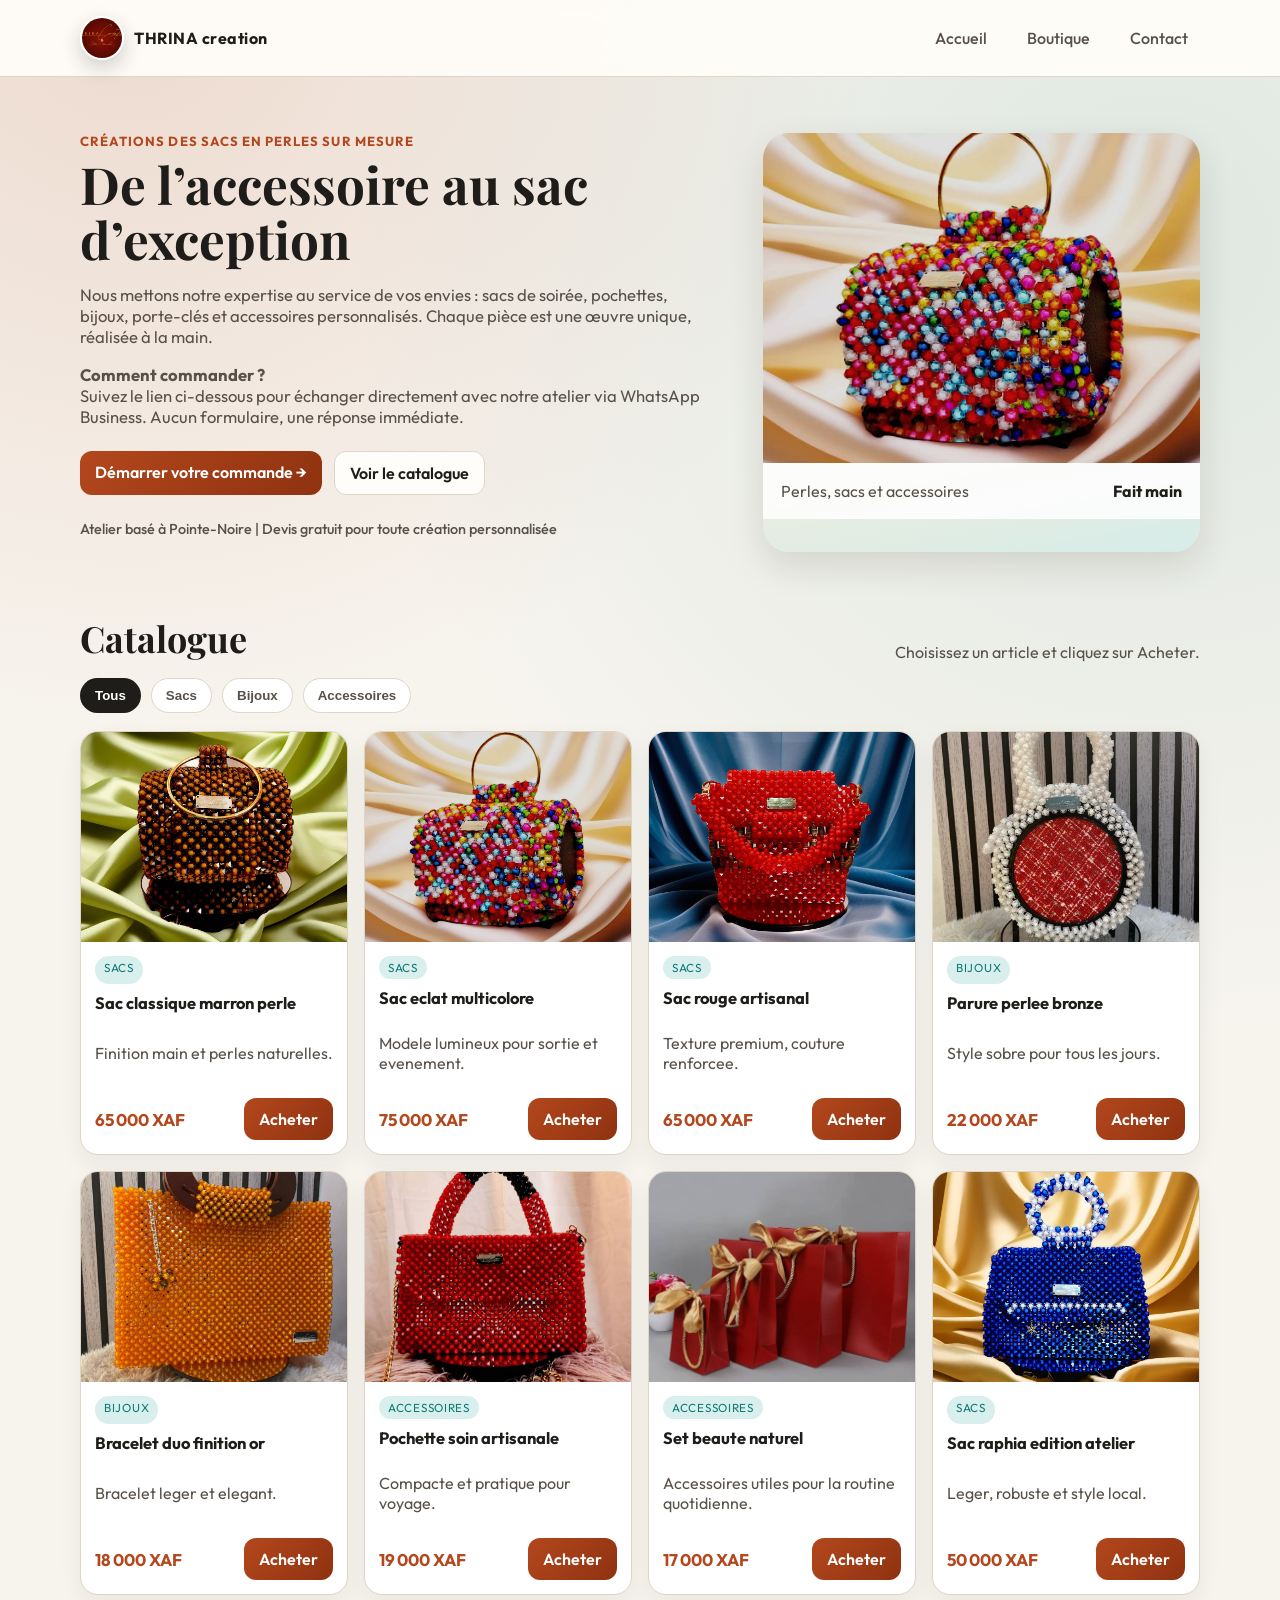
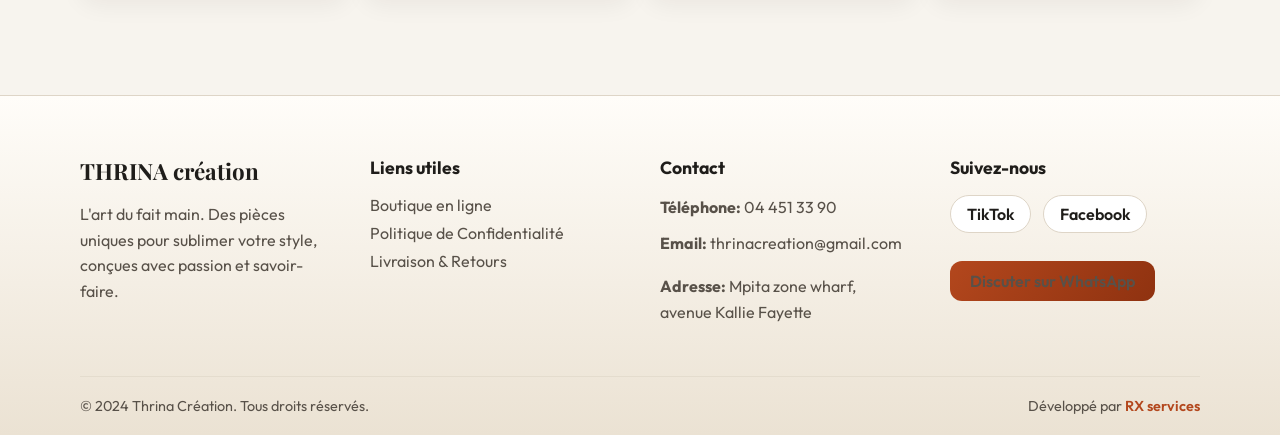
==== commit 0c4098d7: "index" ====
--- a/index.html
+++ b/index.html
@@ -40,14 +40,14 @@
     <section class="hero">
       <div class="container hero-grid">
         <div>
-          <p class="eyebrow">CR&Eacute;ATIONS EN PERLES SUR MESURE</p>
+          <p class="eyebrow">CR&Eacute;ATIONS DES SACS EN PERLES SUR MESURE</p>
           <h1>De l&rsquo;accessoire au sac d&rsquo;exception</h1>
           <div class="hero-copy">
             <p>Nous mettons notre expertise au service de vos envies : sacs de soir&eacute;e, pochettes, bijoux,
               porte-cl&eacute;s et accessoires personnalis&eacute;s. Chaque pi&egrave;ce est une &oelig;uvre unique,
               r&eacute;alis&eacute;e &agrave; la main.</p>
             <p style="margin-top: 15px;"><strong>Comment commander ?</strong><br>
-              Suivez le lien ci-dessous pour &eacute;changer directement avec notre atelier via WhatsApp. Aucun
+              Suivez le lien ci-dessous pour &eacute;changer directement avec notre atelier via WhatsApp Business. Aucun
               formulaire, une r&eacute;ponse imm&eacute;diate.</p>
           </div>
           <div class="hero-actions">
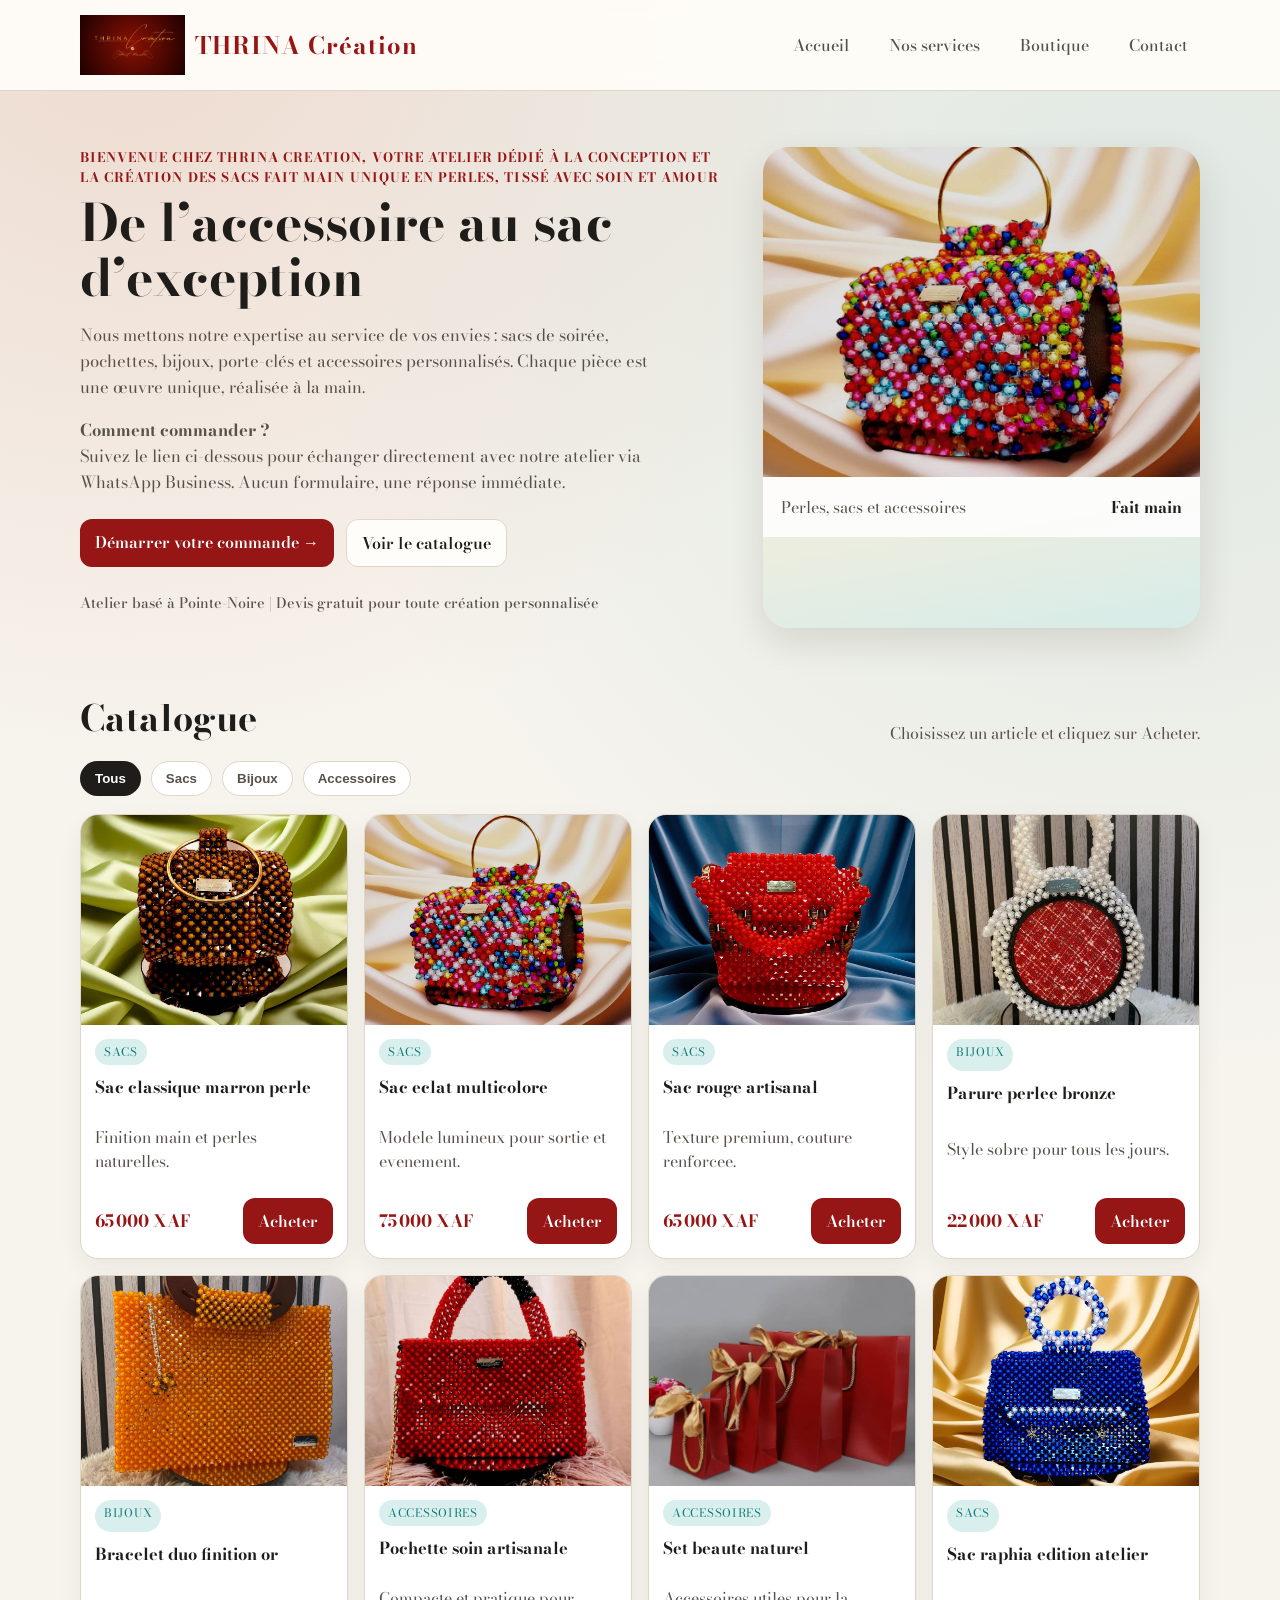
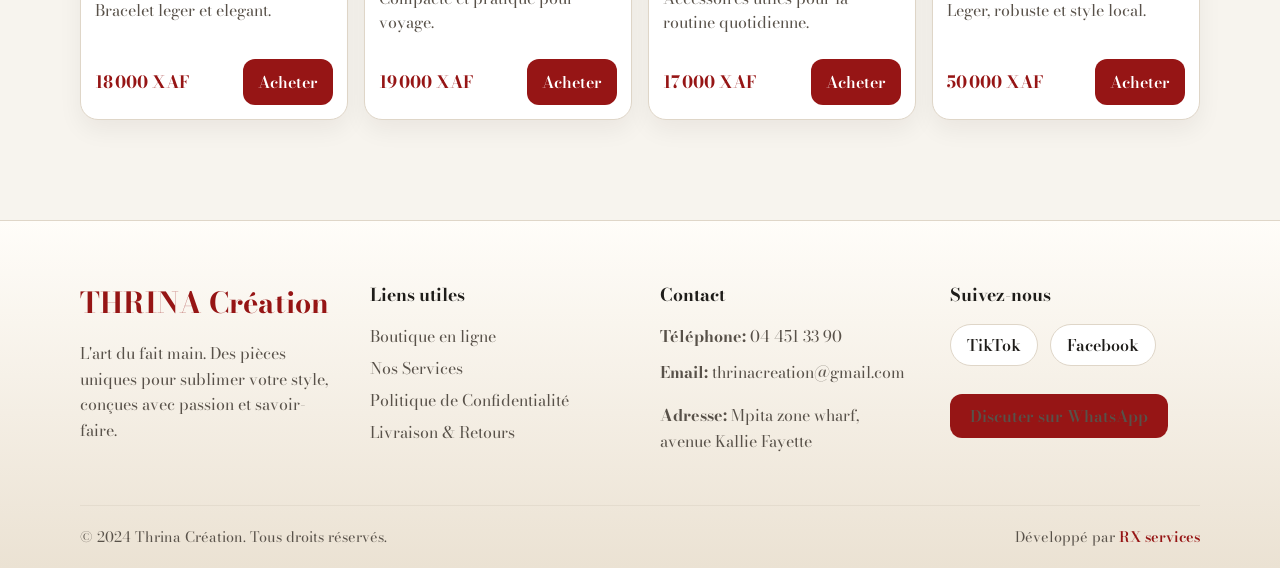
==== commit 86896ecb: "services" ====
--- a/index.html
+++ b/index.html
@@ -9,7 +9,7 @@
   <link rel="preconnect" href="https://fonts.googleapis.com">
   <link rel="preconnect" href="https://fonts.gstatic.com" crossorigin>
   <link
-    href="https://fonts.googleapis.com/css2?family=Outfit:wght@300;400;500;600;700&family=Playfair+Display:wght@500;600;700&display=swap"
+    href="https://fonts.googleapis.com/css2?family=Bodoni+Moda:ital,opsz,wght@0,6..96,400..900;1,6..96,400..900&display=swap"
     rel="stylesheet">
   <link rel="stylesheet" href="css/app.css">
 </head>
@@ -18,8 +18,8 @@
   <header class="site-header">
     <div class="container header-wrap">
       <a class="brand" href="index.html">
-        <img src="images/logo/logo1.jpg" alt="Logo THRINA creation">
-        <span>THRINA creation</span>
+        <img src="images/logo/logo1.jpg" alt="Logo THRINA creation"><span>THRINA Cr&eacute;ation</span>
+
       </a>
 
       <button class="menu-toggle" type="button" aria-label="Ouvrir le menu" data-menu-toggle>
@@ -30,6 +30,7 @@
 
       <nav class="site-nav" id="siteNav">
         <a href="index.html">Accueil</a>
+        <a href="services.html">Nos services</a>
         <a href="#catalogue">Boutique</a>
         <a href="#contact">Contact</a>
       </nav>
@@ -40,7 +41,8 @@
     <section class="hero">
       <div class="container hero-grid">
         <div>
-          <p class="eyebrow">CR&Eacute;ATIONS DES SACS EN PERLES SUR MESURE</p>
+          <p class="eyebrow"> Bienvenue chez THRINA creation, votre Atelier dédié à la conception et la création des
+            sacs fait main unique en perles, tissé avec soin et amour</p>
           <h1>De l&rsquo;accessoire au sac d&rsquo;exception</h1>
           <div class="hero-copy">
             <p>Nous mettons notre expertise au service de vos envies : sacs de soir&eacute;e, pochettes, bijoux,
@@ -92,7 +94,7 @@
     <div class="container">
       <div class="footer-grid">
         <div class="footer-col">
-          <h3>THRINA cr&eacute;ation</h3>
+          <h3>THRINA Cr&eacute;ation</h3>
           <p>L'art du fait main. Des pi&egrave;ces uniques pour sublimer votre style, con&ccedil;ues avec passion et
             savoir-faire.</p>
         </div>
@@ -100,6 +102,7 @@
         <div class="footer-col">
           <h4>Liens utiles</h4>
           <a href="index.html">Boutique en ligne</a><br>
+          <a href="services.html">Nos Services</a><br>
           <a href="politique.html">Politique de Confidentialit&eacute;</a><br>
           <a href="livraison.html">Livraison &amp; Retours</a>
         </div>
--- a/css/app.css
+++ b/css/app.css
@@ -4,9 +4,9 @@
   --surface: #ffffff;
   --ink: #1f1d1a;
   --ink-soft: #585149;
-  --line: #ded5c7;
-  --brand: #b3471d;
-  --brand-strong: #8f3210;
+  --line: hsl(37, 26%, 83%);
+  --brand: #961515;
+  --brand-strong: #961515;
   --accent: #0f7a76;
   --accent-soft: #d8efed;
   --shadow: 0 14px 36px rgba(41, 24, 12, 0.12);
@@ -24,7 +24,7 @@
 }
 
 body {
-  font-family: "Outfit", "Trebuchet MS", sans-serif;
+  font-family: "Bodoni MT", "Bodoni Moda", serif;
   color: var(--ink);
   background:
     radial-gradient(circle at 90% 12%, rgba(15, 122, 118, 0.1) 0, transparent 38%),
@@ -58,7 +58,7 @@
 }
 
 .header-wrap {
-  min-height: 76px;
+  min-height: 90px;
   display: flex;
   align-items: center;
   justify-content: space-between;
@@ -73,13 +73,19 @@
   letter-spacing: 0.5px;
 }
 
+.brand span {
+  font-family: "Bodoni MT", "Bodoni Moda", serif;
+  font-size: 1.5rem;
+  color: var(--brand);
+  font-weight: 700;
+  letter-spacing: 1px;
+}
+
 .brand img {
-  width: 44px;
-  height: 44px;
-  border-radius: 50%;
-  object-fit: cover;
-  border: 2px solid var(--surface);
-  box-shadow: 0 8px 20px rgba(31, 29, 26, 0.2);
+  width: auto;
+  height: 60px;
+  border-radius: 0;
+  object-fit: contain;
 }
 
 .site-nav {
@@ -150,7 +156,7 @@
 
 .hero h1 {
   margin: 8px 0 14px;
-  font-family: "Playfair Display", Georgia, serif;
+  font-family: "Bodoni MT", "Bodoni Moda", serif;
   font-size: clamp(2rem, 4vw, 3.5rem);
   line-height: 1.08;
 }
@@ -242,7 +248,7 @@
 .section-head h1,
 .section-head h2 {
   margin: 0;
-  font-family: "Playfair Display", Georgia, serif;
+  font-family: "Bodoni MT", "Bodoni Moda", serif;
   font-size: clamp(1.55rem, 3vw, 2.25rem);
 }
 
@@ -641,10 +647,10 @@
 }
 
 .footer-col h3 {
-  font-family: "Playfair Display", Georgia, serif;
-  font-size: 1.4rem;
+  font-family: "Bodoni MT", "Bodoni Moda", serif;
+  font-size: 1.8rem;
   margin: 0 0 16px;
-  color: var(--ink);
+  color: var(--brand);
 }
 
 .footer-col h4 {
@@ -742,16 +748,19 @@
 }
 
 @keyframes floatCard {
+
   0%,
   100% {
     transform: translateY(0);
   }
+
   50% {
     transform: translateY(-8px);
   }
 }
 
 @media (max-width: 1050px) {
+
   .hero-grid,
   .admin-grid,
   .two-col,
@@ -805,4 +814,4 @@
     max-width: 220px;
     height: auto;
   }
-}
+}
